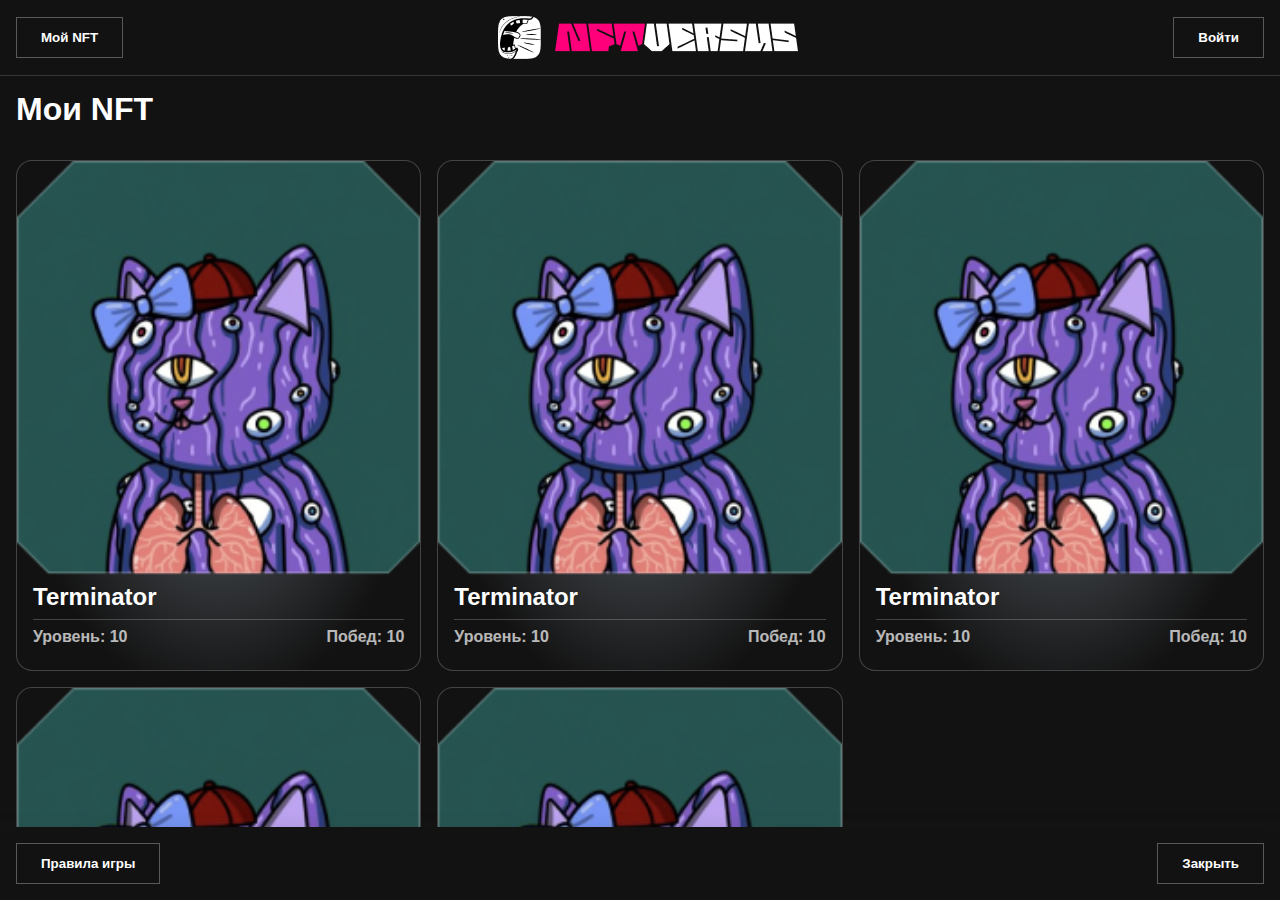
==== frontend/index.html @ 035de95e "Checkpoint" ====
<!DOCTYPE html>
<html lang="en">

<head>
    <meta charset="UTF-8">
    <meta http-equiv="X-UA-Compatible" content="IE=edge">
    <meta name="viewport" content="width=device-width, initial-scale=1.0">
    <title>NFT Versus</title>
    <link href="index.css" rel="stylesheet">
</head>

<body>
    <section class="layout">
        <header class="header">
            <button id="showMyNft" class="button primary">
                Мой NFT
            </button>

            <div class="logo">
                <img src="logo.png" alt="logo image" />
            </div>

            <button id="signIn" class="button primary">
                Войти
            </button>
        </header>

        <main class="main">

        <!-- MAIN PAGE -->
        <section class="main-page" >
            <div>
                <h1 class="title">Мои NFT</h1>
                <div id="my-nft-list" class="my-nft-list">
                    <div class="my-nft">
                        <img src="nft-avatar.png" />
                        <h2 class="my-nft-name">Terminator</h2>
                        <div class="my-nft-stats">
                            <h4>Уровень: 10</h4>
                            <h4>Побед: 10</h4>
                        </div>
                    </div>
                    <div class="my-nft">
                        <img src="nft-avatar.png" />
                        <h2 class="my-nft-name">Terminator</h2>
                        <div class="my-nft-stats">
                            <h4>Уровень: 10</h4>
                            <h4>Побед: 10</h4>
                        </div>
                    </div>
                    <div class="my-nft">
                        <img src="nft-avatar.png" />
                        <h2 class="my-nft-name">Terminator</h2>
                        <div class="my-nft-stats">
                            <h4>Уровень: 10</h4>
                            <h4>Побед: 10</h4>
                        </div>
                    </div>
                    <div class="my-nft">
                        <img src="nft-avatar.png" />
                        <h2 class="my-nft-name">Terminator</h2>
                        <div class="my-nft-stats">
                            <h4>Уровень: 10</h4>
                            <h4>Побед: 10</h4>
                        </div>
                    </div>
                    <div class="my-nft">
                        <img src="nft-avatar.png" />
                        <h2 class="my-nft-name">Terminator</h2>
                        <div class="my-nft-stats">
                            <h4>Уровень: 10</h4>
                            <h4>Побед: 10</h4>
                        </div>
                    </div>

                </div>
            </div>
            <div>
                <h1 class="title">Рейтинг</h1>
                <div id="rating-list" class="rating-list">
                    <div class="rating-nft">
                        <h1 class="rating-nft-rate">1 место</h1>
                        <img src="nft-avatar.png" />
                        <h2 class="rating-nft-name">Terminator</h2>
                        <div class="rating-nft-stats">
                            <h4>Уровень: 10</h4>
                            <h4>Побед: 10</h4>
                        </div>
                        <h4 class="rating-nft-rarible-link">
                            <a href="#">Посмотреть на Rarible</a>
                        </h4>
                    </div>
                    

                </div>
            </div>
        </section>



        <!-- NFT PAGE -->
        <section class="nft" style="display: none">
            <div class="nft-title">
                <h1>Terminator</h1>
                <button id="changeNft" class="button secondary">Выбрать другой</button>
            </div>

            <div class="nft-info">
                <img id="myNftAvatar" src="nft-avatar.png" alt="nft image" />
                <h3>Уровень: 1</h3>

                <div class="nft-stats">
                    <h4>
                        <img src="stats.svg">
                        Характеристики NFT
                    </h4>
                    <ul>
                        <li>Рейтинг: 5</li>
                        <li>Побед: 10</li>
                        <li>Поражений: 4</li>
                    </ul>
                    <ul>
                        <li>
                            Известность: 900/3000
                            <progress class="progress" id="fame" max="3000" value="900"></progress>
                        </li>
                        <li>
                            Самоуверенность: 160/200
                            <progress class="progress" id="confidence" max="200" value="160"></progress>
                        </li>
                    </ul>
                    <h4>
                        <img src="attack.svg">
                        Атака
                    </h4>
                    <ul>
                        <li>Критика: 4</li>
                        <li>Оскорбление: 6</li>
                        <li>Насмешка: 2</li>
                        <li>Провокация: 4</li>
                    </ul>
                    <h4>
                        <img src="defense.svg">
                        Защита
                    </h4>
                    <ul>
                        <li>Находчивость: 7</li>
                        <li>Самоирония: 2</li>
                        <li>Стрессоустойчивость: 2</li>
                    </ul>
                    <h4>Нет нераспределенных очков навыков</h4>
                </div>
            </div>
            <div class="nft-actions">
                <div class="nft-controls">
                    <div class="nft-controls__challenge-selection">
                        <div class="radio-button">
                            <input id="train-option" type="radio" name="radio" value="train" checked>
                            <label for="train-option">Тренировка</label>
                        </div>

                        <div class="radio-button">
                            <input id="fight-option" type="radio" name="radio" value="fight">
                            <label for="fight-option">Дуэль</label>
                        </div>
                    </div>

                    <div class="nft-controls__attacks-selection">
                        <h2>Выберите атаки</h2>
                        <div class="attacks">
                            <button><img src="button.svg" /></button>
                            <button><img src="button.svg" /></button>
                            <button><img src="button.svg" /></button>
                            <button><img src="button.svg" /></button>
                            <button><img src="button.png" /></button>
                        </div>
                        <h5 class="nft-controls__attacks-hint">Атакующие раунды чередуются в выбранной последовательности</h5>
    
                        <button id="sendToFight" class="button sent-to-fight">
                            Отправить на дуэль
                        </button>
                        <div class="trapeze"></div>
                    </div>

                    <div class="nft-logs">
                        <h3>События</h3>
                        <ul class="messages">
                            <li class="message system-message">
                                X отправлена на свободный серфинг интернета
                                16.02.22 в 12:05
                            </li>
                            <li class="message">
                                <img src="enemy.png">
                                <div class="message-content">
                                    <span class="message-text">
                                        Y применяет Насмешку и наносит 5 урона Самоуверенности X
                                    </span>
                                    <span class="message-time">17:53</span>
                                </div>
                                
                            </li>
                            <li class="message my-message">
                                <img src="nft-avatar.png">
                                <div class="message-content">
                                    <span class="message-text">
                                        X применяет Критику и наносит 10 урона Самоуверенности Y
                                    </span>
                                    <span class="message-time">17:53</span>
                                </div>
                            </li>
                        </ul>
                    </div>
                </div>

            </div>
        </section>
        </main>

        <footer class="footer">
            <button id="showRules" class="button primary">
                Правила игры
            </button>
            <button id="close" class="button primary">
                Закрыть
            </button>
        </footer>
    </section>
</body>

</html>
---- frontend/index.css ----
:root {
    font-size: 16px;
    --text-primary: #ffffff;
    --text-secondary: #818181;
    --bg-primary: #121212;
    --bg-primary-gradient: linear-gradient(0deg, rgba(0, 0, 0, 0.2), rgba(0, 0, 0, 0.2)), radial-gradient(31.01% 98.96% at 26.97% -9.37%, #FF0D84 0%, #3E0939 100%);
    --bg-secondary: #2F0D2B;
    --border-primary: 1px solid rgba(231, 21, 92, 0.42);
    --border-secondary: 1px solid rgba(255, 255, 255, 0.3);
    --base-radius: 0;
}

* {
    font-family: 'Segoe UI', Tahoma, Geneva, Verdana, sans-serif;
}

*,
*::before,
*::after {
    box-sizing: border-box;
}

*::-webkit-scrollbar {
    width: 0.33rem;
}

*::-webkit-scrollbar-track {
    background: #424242;
}

*::-webkit-scrollbar-corner {
    background-color: gainsboro;
}

*::-webkit-scrollbar-thumb {
    background: linear-gradient(180deg, #FF007A 0%, #C11E94 100%);
}

html {
    font-size: 16px;
    color: var(--text-primary);
}

body,
h1,
h2,
h3,
h4,
h5,
h6 {
    margin: 0;
}

ul {
    padding: 0;
    margin: 0;
    list-style-type: none;
}

.trapeze {
    position: absolute;
    bottom: 0;
    margin-top: 1;
    box-sizing: content-box;
    height: 0;
    width: 100px;
    border-bottom: 5px solid #FF007A;
    border-left: 5px solid transparent;
    border-right: 5px solid transparent;
}

.button {
    border: var(--border-secondary);
    border-radius: var(--base-radius);
    padding: 0.25rem .5rem;
    outline: 0;
    cursor: pointer;
    user-select: none;
    color: var(--text-primary);
    white-space: nowrap;
}

.primary {
    font-weight: bold;
    background-color: var(--bg-primary);
}

.primary:hover {
    background-color: var(--bg-primary-2);
    border: var(--border-primary);
}

.secondary {
    padding: 0.5rem;
    background-color: var(--bg-primary);
    border: var(--border-primary);
}

.layout {
    width: 100%;
    height: 100vh;
    display: flex;
    flex-direction: column;
    align-items: center;
    overflow: hidden;
    background-color: var(--bg-primary);
}

.header {
    display: flex;
    align-items: center;
    justify-content: space-between;
    padding: 1rem;
    position: sticky;
    z-index: 300;
    width: 100%;
    -webkit-box-shadow: 0px 1px 0px rgba(255, 255, 255, 0.15);
    -moz-box-shadow: 0px 1px 0px rgba(255, 255, 255, 0.15);
    box-shadow: 0px 1px 0px rgba(255, 255, 255, 0.15);
}

.logo {
    flex-shrink: 1;
    display: flex;
    padding: 0 1rem;
}

.logo img {
    width: 100%;
}

.main {
    height: 100%;
    overflow: auto;
    padding: 1rem;
    width: 100%;
}

.footer {
    display: flex;
    justify-content: space-between;
    padding: 1rem;
    width: 100%;
    -webkit-box-shadow: 0px 0px 15px 0px rgba(50, 50, 50, 0.15);
    -moz-box-shadow: 0px 0px 15px 0px rgba(50, 50, 50, 0.15);
    box-shadow: 0px 0px 15px 0px rgba(50, 50, 50, 0.15);
}

.main-page {
    height: 100%;
}

.title {
    margin-bottom: 2rem;
    font-size: 2rem;
}

.my-nft-list {
    margin-bottom: 2rem;
    display: grid;
    grid-gap: 1rem;
    grid-area: auto;
    grid-template-columns: 1fr 1fr 1fr;
    /* flex-wrap: wrap; */
}

.my-nft {
    border-radius: 1rem;
    display: flex;
    flex-direction: column;
    border: 1px solid rgba(255, 255, 255, 0.21);;
    background: radial-gradient(47.31% 50.17% at 50% 55.87%, #555B62 0%, #121212 100%);
}

.my-nft img {
    width: auto;
}

.my-nft-name, .my-nft-stats {
    margin: 0 1rem;
    padding: 0.5rem 0;
}

.my-nft-stats {
    margin-bottom: 1rem;
}

.my-nft-name {
    border-bottom: 1px solid rgba(255, 255, 255, 0.21);;
}

.my-nft-stats {
    display: flex;
    justify-content: space-between;
    opacity: 0.7;
}

.rating-list {
    margin-bottom: 2rem;
    display: grid;
    grid-gap: 1rem;
    grid-area: auto;
    grid-template-columns: 1fr 1fr 1fr;
    /* flex-wrap: wrap; */
}

.rating-nft {
    display: flex;
    flex-direction: column;
    border: 1px solid rgba(255, 255, 255, 0.21);;
    border-radius: 1rem;
    background: radial-gradient(47.31% 50.17% at 50% 55.87%, #555B62 0%, #121212 100%);
}

.rating-nft-rate {
    display: flex;
    justify-content: center;
}

.rating-nft img {
    width: auto;
}

.rating-nft-name, .rating-nft-stats {
    margin: 0 1rem;
    padding: 0.5rem 0;
}

.rating-nft-stats {
    margin-bottom: 1rem;
}

.rating-nft-name {
    border-bottom: 1px solid rgba(255, 255, 255, 0.21);;
}

.rating-nft-stats {
    display: flex;
    justify-content: space-between;
    opacity: 0.7;
}

.rating-nft-rarible-link {
    display: flex;
    justify-content: center;
    font-size: 1.2rem;
    padding: 1rem;
    background: linear-gradient(180deg, #FF007A 0%, #CF4BB2 100%);
}



/* FOR NFT PAGE */
.nft {
    display: grid;
    grid-template-areas:
        "nft-title"
        "nft-info"
        "nft-actions";
    grid-template-rows: auto;
    grid-template-columns: 1fr;
    grid-gap: 1rem;
}

.nft-title {
    grid-area: nft-title;
    display: flex;
    align-items: center;
}

.nft-title h1 {
    margin-right: 2rem;
    font-size: 2rem;
    font-family: Roboto, Oxygen, Ubuntu, Cantarell, 'Open Sans', 'Helvetica Neue', sans-serif;
}

.nft-info {
    grid-area: nft-info;
    display: flex;
    flex-direction: column;
    border: var(--border-primary);
    font-size: 14px;
}

.nft-info h3 {
    text-align: center;
}

.nft-info img {
    /* width: 20rem; */
}


.nft-stats {
    padding: 0 1rem;
}

.nft-stats h4 {
    margin: 0.75rem 0;
    display: flex;
    align-items: center;
}

.nft-stats h4 img {
    margin-right: 1rem;

}

.nft-stats ul {
    opacity: 0.7;
}

.nft-stats li {
    display: flex;
    flex-direction: column;
}

.progress {
    margin-top: 0.25rem;
    width: 100%;
    display: block;
    border-radius: 6px;
    height: 0.5rem;
    background-color: beige;
}

.progress::-webkit-progress-bar {
    background-color: beige;
    border-radius: 6px;
}

.progress::-webkit-progress-value {
    background: linear-gradient(180deg, #FF007A 0%, #C11E94 100%);
    border-radius: 6px;
}

.progress::-moz-progress-bar {
    background: linear-gradient(180deg, #FF007A 0%, #C11E94 100%);
    border-radius: 6px;
}


.nft-actions {
    grid-area: nft-actions;
}

.nft-controls {
    grid-area: nft-controls;
    display: flex;
    flex-direction: column;
    align-items: center;
    /* padding: 1rem; */
    height: 100%;
}

.nft-controls__title {
    margin-bottom: 0.5rem;
}

.nft-controls__attacks-hint {
    margin-bottom: 0.5rem;
}

.nft-controls__challenge-selection {
    position: relative;
    width: 100%;
    display: flex;
    flex-direction: row;
    background-color: #2F0D2B;
}

.radio-button {
    display: inline-block;
    width: 100%;
}

.radio-button input[type=radio] {
    display: none;
}

.radio-button label {
    display: inline-block;
    padding: 0px 15px;
    line-height: 34px;
    width: 100%;
    border-right: none;
    cursor: pointer;
    user-select: none;
    text-align: center;
    color: rgba(255, 255, 255, 0.7);
    border: var(--border-primary);
}

.nft-controls__challenge-selection .radio-button:first-child label {
    border-radius: 6px 0 0 0px;
}

.nft-controls__challenge-selection .radio-button:last-child label {
    border-radius: 0 6px 0px 0;
}

/* Checked */
.nft-controls__challenge-selection .radio-button:first-child input[type=radio]:checked+label {
    background: linear-gradient(0deg, rgba(0, 0, 0, 0.2), rgba(0, 0, 0, 0.2)), radial-gradient(31.01% 98.96% at 26.97% -9.37%, #FF0D84 0%, #3E0939 100%);
    font-weight: bold;
    color: white;
}

.nft-controls__challenge-selection .radio-button:last-child input[type=radio]:checked+label {
    background: linear-gradient(0deg, rgba(0, 0, 0, 0.2), rgba(0, 0, 0, 0.2)), radial-gradient(42.6% 142.71% at 71.76% -27.08%, #FF0D84 0%, #3E0939 100%);
    font-weight: bold;
    color: white;

}

.nft-controls__attacks-selection {
    position: relative;
    padding: 1rem;
    width: 100%;
    display: flex;
    flex-direction: column;
    align-items: center;
    border: var(--border-primary);

    background: radial-gradient(50% 50% at 50% 50%, rgba(255, 0, 224, 0.4) 0%, rgba(0, 0, 0, 0) 100%), #2F0D2B;
}

.nft-controls__attacks-selection h2 {
    font-weight: 400;
    margin-bottom: 0.5rem;
}

.attacks {
    width: 100%;
    margin-bottom: 0.5rem;

    display: flex;
    justify-content: space-around;
}

.attacks button {
    border: 0px;
    background-color: transparent;
    color: var(--text-primary);
    padding: 0;
    display: flex;
}

.nft-controls__attacks-hint {
    font-weight: normal;
    text-align: center;
    font-size: 11px;
    line-height: 13px;
    margin-bottom: 1rem;
}

.sent-to-fight {
    background: linear-gradient(0deg, rgba(0, 0, 0, 0.2), rgba(0, 0, 0, 0.2)),
        radial-gradient(56.66% 1222.25% at 6.51% 9.88%, #BF1569 0%, #3E0939 100%);

    border: 2px solid linear-gradient(180deg, #FF007A 0%, #C11E94 100%);

}

.nft-logs {
    grid-area: nft-logs;
    border: var(--border-primary);
    width: 100%;
    height: 100%;
    min-height: 20rem;
    padding: 1rem;
    display: flex;
    flex-direction: column;
}

.messages {
    height: 100%;

    display: flex;
    flex-direction: column;
    justify-content: flex-end;
}

.messages li {
    margin-bottom: 1rem;
}

.message {
    display: flex;
    align-items: center;
}

.system-message {
    justify-content: center;
    text-align: center;
    padding: 0 1rem;
    color: rgba(255, 255, 255, 0.7);
}

.message img {
    width: 3rem;
    height: 3rem;
    border-radius: 100%;
    margin-right: 1rem;
}

.message-content {
    padding: 0.5rem 1rem;
    background: #4A4A4A;
    border-radius: 1rem;
    display: flex;
    flex-direction: column;
}

.my-message {
    flex-direction: row-reverse;
}

.my-message img {
    margin: 0 0 0 1rem;
    flex-direction: row-reverse;
}

.my-message .message-content {
    background: linear-gradient(180deg, #FF007A 0%, #C11E94 100%);
}

.message-time {
    align-self: end;
}


/*Tablet and desktop styles*/

@media (min-width: 768px) {

    .button {
        padding: 0.75rem 1.5rem;
    }

    .nft {
        grid-template-areas:
            "nft-title nft-title"
            "nft-info nft-actions"
            "nft-info nft-actions";
        grid-template-rows: 40px 1fr 2fr;
        grid-template-columns: 16rem minmax(10rem, 1fr);
    }

    .nft-avatar {
        justify-content: flex-start;
    }
}
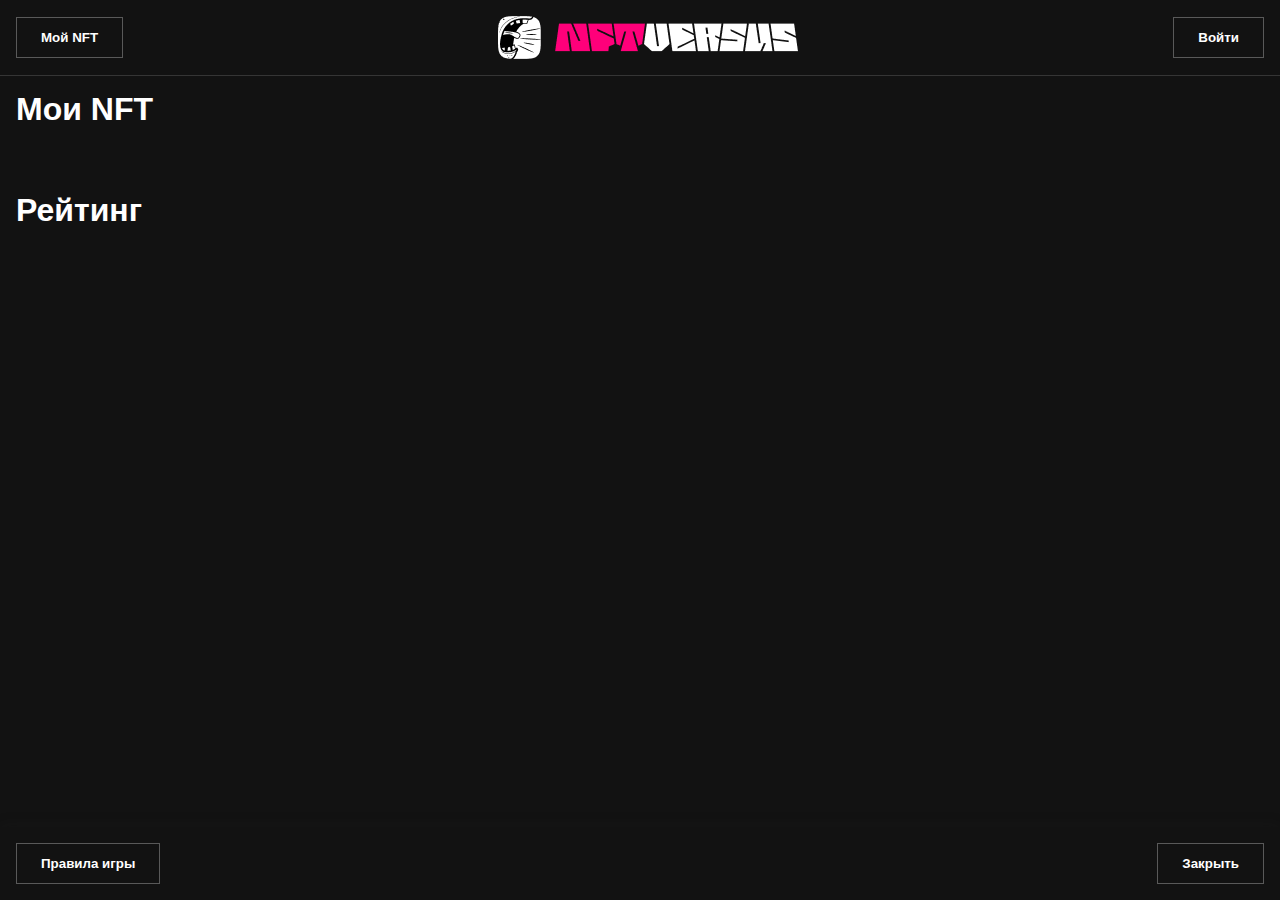
==== commit 0ffd2675: "Fixes." ====
--- a/frontend/index.html
+++ b/frontend/index.html
@@ -7,16 +7,18 @@
     <meta name="viewport" content="width=device-width, initial-scale=1.0">
     <title>NFT Versus</title>
     <link href="index.css" rel="stylesheet">
+    <script type="text/javascript" src="front.js"></script>
+    <script type="text/javascript" src="main.js"></script>
 </head>
 
 <body>
     <section class="layout">
         <header class="header">
-            <button id="showMyNft" class="button primary">
+            <button id="show-my-nfts-btn" class="button primary">
                 Мой NFT
             </button>
 
-            <div class="logo">
+            <div id="logo" class="logo">
                 <img src="logo.png" alt="logo image" />
             </div>
 
@@ -28,70 +30,15 @@
         <main class="main">
 
         <!-- MAIN PAGE -->
-        <section class="main-page" >
+        <section id="main-page" class="main-page" >
             <div>
                 <h1 class="title">Мои NFT</h1>
                 <div id="my-nft-list" class="my-nft-list">
-                    <div class="my-nft">
-                        <img src="nft-avatar.png" />
-                        <h2 class="my-nft-name">Terminator</h2>
-                        <div class="my-nft-stats">
-                            <h4>Уровень: 10</h4>
-                            <h4>Побед: 10</h4>
-                        </div>
-                    </div>
-                    <div class="my-nft">
-                        <img src="nft-avatar.png" />
-                        <h2 class="my-nft-name">Terminator</h2>
-                        <div class="my-nft-stats">
-                            <h4>Уровень: 10</h4>
-                            <h4>Побед: 10</h4>
-                        </div>
-                    </div>
-                    <div class="my-nft">
-                        <img src="nft-avatar.png" />
-                        <h2 class="my-nft-name">Terminator</h2>
-                        <div class="my-nft-stats">
-                            <h4>Уровень: 10</h4>
-                            <h4>Побед: 10</h4>
-                        </div>
-                    </div>
-                    <div class="my-nft">
-                        <img src="nft-avatar.png" />
-                        <h2 class="my-nft-name">Terminator</h2>
-                        <div class="my-nft-stats">
-                            <h4>Уровень: 10</h4>
-                            <h4>Побед: 10</h4>
-                        </div>
-                    </div>
-                    <div class="my-nft">
-                        <img src="nft-avatar.png" />
-                        <h2 class="my-nft-name">Terminator</h2>
-                        <div class="my-nft-stats">
-                            <h4>Уровень: 10</h4>
-                            <h4>Побед: 10</h4>
-                        </div>
-                    </div>
-
                 </div>
             </div>
             <div>
                 <h1 class="title">Рейтинг</h1>
                 <div id="rating-list" class="rating-list">
-                    <div class="rating-nft">
-                        <h1 class="rating-nft-rate">1 место</h1>
-                        <img src="nft-avatar.png" />
-                        <h2 class="rating-nft-name">Terminator</h2>
-                        <div class="rating-nft-stats">
-                            <h4>Уровень: 10</h4>
-                            <h4>Побед: 10</h4>
-                        </div>
-                        <h4 class="rating-nft-rarible-link">
-                            <a href="#">Посмотреть на Rarible</a>
-                        </h4>
-                    </div>
-                    
-
                 </div>
             </div>
         </section>
@@ -99,15 +46,15 @@
 
 
         <!-- NFT PAGE -->
-        <section class="nft" style="display: none">
+        <section id="game-page" class="nft" style="display: none">
             <div class="nft-title">
-                <h1>Terminator</h1>
-                <button id="changeNft" class="button secondary">Выбрать другой</button>
+                <h1><span id="nftName">Terminator</span></h1>
+                <!-- <button id="changeNft" class="button secondary">Выбрать другой</button> -->
             </div>
 
             <div class="nft-info">
                 <img id="myNftAvatar" src="nft-avatar.png" alt="nft image" />
-                <h3>Уровень: 1</h3>
+                <h3>Уровень: <span id="lvl">1</span></h3>
 
                 <div class="nft-stats">
                     <h4>
@@ -115,18 +62,18 @@
                         Характеристики NFT
                     </h4>
                     <ul>
-                        <li>Рейтинг: 5</li>
-                        <li>Побед: 10</li>
-                        <li>Поражений: 4</li>
+                        <li>Рейтинг: <span id="rating">5</span></li>
+                        <li>Побед: <span id="victories">10</span></li>
+                        <li>Поражений: <span id="defeats">4</span></li>
                     </ul>
                     <ul>
                         <li>
-                            Известность: 900/3000
-                            <progress class="progress" id="fame" max="3000" value="900"></progress>
+                            Известность: <span id="exp">900/3000</span>
+                            <progress class="progress" id="exp-progress" max="3000" value="900"></progress>
                         </li>
                         <li>
-                            Самоуверенность: 160/200
-                            <progress class="progress" id="confidence" max="200" value="160"></progress>
+                            Самоуверенность: <span id="confidence">160/200</span>
+                            <progress class="progress" id="confidence-progress" max="200" value="160"></progress>
                         </li>
                     </ul>
                     <h4>
@@ -134,21 +81,21 @@
                         Атака
                     </h4>
                     <ul>
-                        <li>Критика: 4</li>
-                        <li>Оскорбление: 6</li>
-                        <li>Насмешка: 2</li>
-                        <li>Провокация: 4</li>
+                        <li>Критика: <span id="critic">4</span></li>
+                        <li>Оскорбление: <span id="insult">6</span></li>
+                        <li>Насмешка: <span id="mockery">2</span></li>
+                        <li>Провокация: <span id="taunt">4</span></li>
                     </ul>
                     <h4>
                         <img src="defense.svg">
                         Защита
                     </h4>
                     <ul>
-                        <li>Находчивость: 7</li>
-                        <li>Самоирония: 2</li>
-                        <li>Стрессоустойчивость: 2</li>
+                        <li>Находчивость: <span id="wit">7</span></li>
+                        <li>Самоирония: <span id="selfIrony">2</span></li>
+                        <li>Стрессоустойчивость: <span id="stressResistance">2</span></li>
                     </ul>
-                    <h4>Нет нераспределенных очков навыков</h4>
+                    <h4 id="availableSkillPoints">Нет нераспределенных очков навыков</h4>
                 </div>
             </div>
             <div class="nft-actions">
@@ -176,7 +123,7 @@
                         </div>
                         <h5 class="nft-controls__attacks-hint">Атакующие раунды чередуются в выбранной последовательности</h5>
     
-                        <button id="sendToFight" class="button sent-to-fight">
+                        <button id="send-to-fight-btn" class="button sent-to-fight">
                             Отправить на дуэль
                         </button>
                         <div class="trapeze"></div>
@@ -184,30 +131,7 @@
 
                     <div class="nft-logs">
                         <h3>События</h3>
-                        <ul class="messages">
-                            <li class="message system-message">
-                                X отправлена на свободный серфинг интернета
-                                16.02.22 в 12:05
-                            </li>
-                            <li class="message">
-                                <img src="enemy.png">
-                                <div class="message-content">
-                                    <span class="message-text">
-                                        Y применяет Насмешку и наносит 5 урона Самоуверенности X
-                                    </span>
-                                    <span class="message-time">17:53</span>
-                                </div>
-                                
-                            </li>
-                            <li class="message my-message">
-                                <img src="nft-avatar.png">
-                                <div class="message-content">
-                                    <span class="message-text">
-                                        X применяет Критику и наносит 10 урона Самоуверенности Y
-                                    </span>
-                                    <span class="message-time">17:53</span>
-                                </div>
-                            </li>
+                        <ul id="logs-messages" class="messages">
                         </ul>
                     </div>
                 </div>
--- a/frontend/index.css
+++ b/frontend/index.css
@@ -51,6 +51,13 @@
     margin: 0;
 }
 
+a,
+a:hover {
+    color: unset;
+    cursor: pointer;
+    text-decoration: none;
+}
+
 ul {
     padding: 0;
     margin: 0;
@@ -157,11 +164,10 @@
 
 .my-nft-list {
     margin-bottom: 2rem;
-    display: grid;
-    grid-gap: 1rem;
-    grid-area: auto;
-    grid-template-columns: 1fr 1fr 1fr;
-    /* flex-wrap: wrap; */
+    display: flex;
+    flex-wrap: wrap;
+    justify-content: center;
+    gap: 2rem;
 }
 
 .my-nft {
@@ -174,6 +180,7 @@
 
 .my-nft img {
     width: auto;
+    max-width: 20rem;
 }
 
 .my-nft-name, .my-nft-stats {
@@ -197,10 +204,10 @@
 
 .rating-list {
     margin-bottom: 2rem;
-    display: grid;
-    grid-gap: 1rem;
-    grid-area: auto;
-    grid-template-columns: 1fr 1fr 1fr;
+    display: flex;
+    flex-wrap: wrap;
+    justify-content: center;
+    gap: 2rem;
     /* flex-wrap: wrap; */
 }
 
@@ -210,6 +217,11 @@
     border: 1px solid rgba(255, 255, 255, 0.21);;
     border-radius: 1rem;
     background: radial-gradient(47.31% 50.17% at 50% 55.87%, #555B62 0%, #121212 100%);
+}
+
+.rating-nft img {
+    width: auto;
+    max-width: 20rem;
 }
 
 .rating-nft-rate {
@@ -260,6 +272,8 @@
     grid-template-rows: auto;
     grid-template-columns: 1fr;
     grid-gap: 1rem;
+    height: auto; 
+    /* overflow: hidden; */
 }
 
 .nft-title {
@@ -312,7 +326,12 @@
 
 .nft-stats li {
     display: flex;
-    flex-direction: column;
+    flex-direction: row;
+    flex-wrap: wrap;
+}
+
+.nft-stats span {
+    margin-left: 0.5rem;
 }
 
 .progress {
@@ -468,17 +487,19 @@
     width: 100%;
     height: 100%;
     min-height: 20rem;
+    padding: 0;
+    display: flex;
+    flex-direction: column;
+}
+
+.nft-logs h3 {
     padding: 1rem;
-    display: flex;
-    flex-direction: column;
 }
 
 .messages {
     height: 100%;
-
-    display: flex;
-    flex-direction: column;
-    justify-content: flex-end;
+    overflow: auto;
+    padding: 0 1rem;
 }
 
 .messages li {
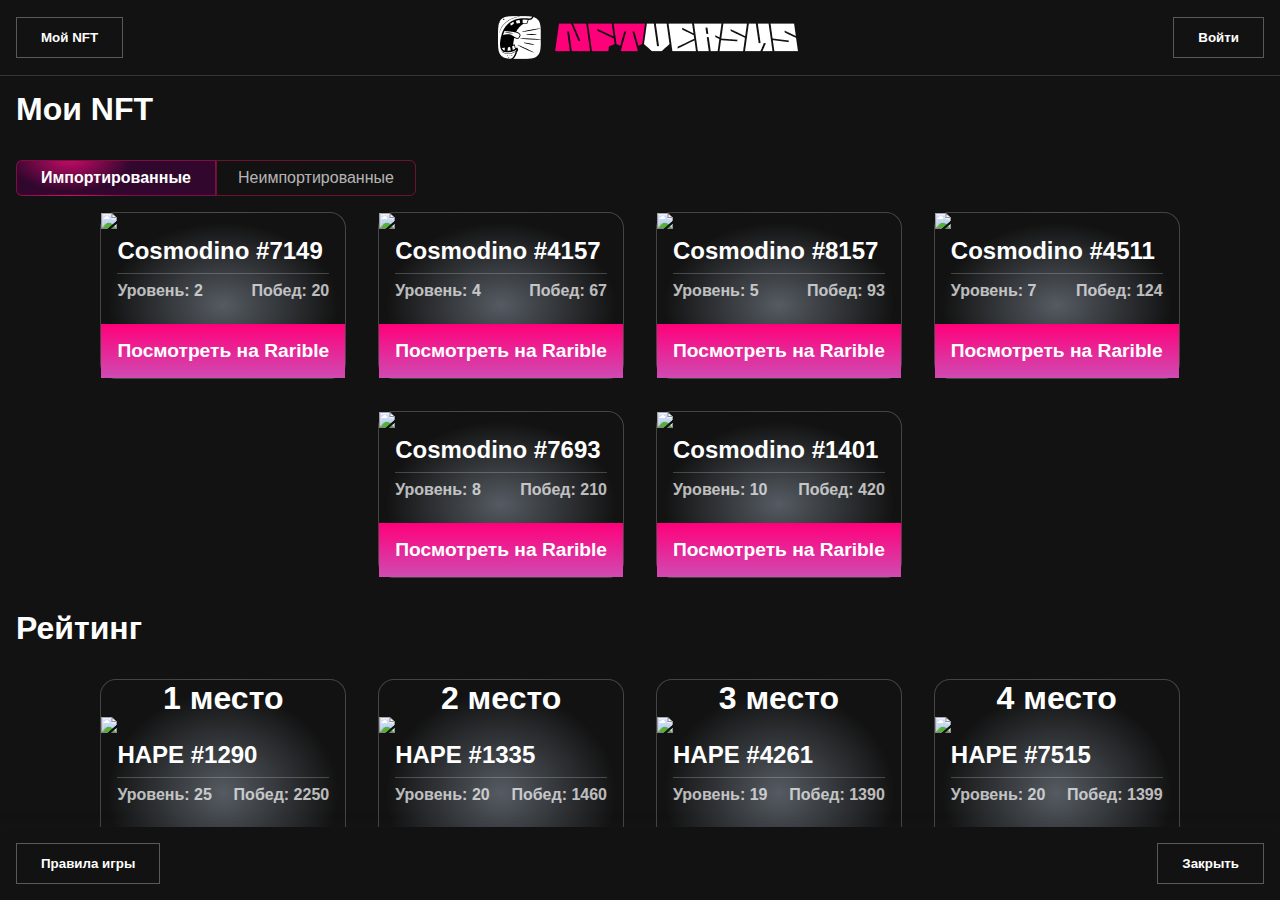
==== commit e164f5bd: "Game mode changing." ====
--- a/frontend/index.html
+++ b/frontend/index.html
@@ -33,7 +33,20 @@
         <section id="main-page" class="main-page" >
             <div>
                 <h1 class="title">Мои NFT</h1>
+                <div class="nft-imported-selection">
+                    <div class="radio-button">
+                        <input id="imported-option" type="radio" name="radio" value="imported" checked>
+                        <label for="imported-option">Импортированные</label>
+                    </div>
+
+                    <div class="radio-button">
+                        <input id="not-imported-option" type="radio" name="radio" value="not-imported">
+                        <label for="not-imported-option">Неимпортированные</label>
+                    </div>
+                </div>
                 <div id="my-nft-list" class="my-nft-list">
+                </div>
+                <div id="not-imported-nft-list" class="my-nft-list" style="display: none;">
                 </div>
             </div>
             <div>
@@ -112,7 +125,27 @@
                         </div>
                     </div>
 
-                    <div class="nft-controls__attacks-selection">
+                    <!-- new -->
+                    <div class="nft-controls__train-selection">
+                        <h2>Выберите направления</h2>
+                        <div class="train">
+                            <button><img src="button.svg" /></button>
+                            <button><img src="button.svg" /></button>
+                            <button><img src="button.svg" /></button>
+                            <button><img src="button.svg" /></button>
+                            <button><img src="button.png" /></button>
+                        </div>
+                        <h5 class="nft-controls__train-hint">Направления тренировки чередуются в выбранной последовательности</h5>
+    
+                        <button id="send-to-train-btn" class="button sent-to-train">
+                            Отправить на тренировку
+                        </button>
+                        <div class="trapeze"></div>
+                    </div>
+                    <!--  -->
+
+
+                    <div class="nft-controls__attacks-selection hidden">
                         <h2>Выберите атаки</h2>
                         <div class="attacks">
                             <button><img src="button.svg" /></button>
--- a/frontend/index.css
+++ b/frontend/index.css
@@ -155,6 +155,13 @@
 
 .main-page {
     height: 100%;
+}
+
+/* NEW */
+.nft-imported-selection {
+    display: flex;
+    width: 25rem;
+    margin-bottom: 1rem;
 }
 
 .title {
@@ -429,10 +436,30 @@
     background: linear-gradient(0deg, rgba(0, 0, 0, 0.2), rgba(0, 0, 0, 0.2)), radial-gradient(42.6% 142.71% at 71.76% -27.08%, #FF0D84 0%, #3E0939 100%);
     font-weight: bold;
     color: white;
-
-}
-
-.nft-controls__attacks-selection {
+}
+
+/* new */
+.nft-imported-selection .radio-button:first-child label {
+    border-radius: 6px 0 0 6px;
+}
+
+.nft-imported-selection .radio-button:last-child label {
+    border-radius: 0 6px 6px 0;
+}
+
+.nft-imported-selection .radio-button:first-child input[type=radio]:checked+label {
+    background: linear-gradient(0deg, rgba(0, 0, 0, 0.2), rgba(0, 0, 0, 0.2)), radial-gradient(31.01% 98.96% at 26.97% -9.37%, #FF0D84 0%, #3E0939 100%);
+    font-weight: bold;
+    color: white;
+}
+
+.nft-imported-selection .radio-button:last-child input[type=radio]:checked+label {
+    background: linear-gradient(0deg, rgba(0, 0, 0, 0.2), rgba(0, 0, 0, 0.2)), radial-gradient(42.6% 142.71% at 71.76% -27.08%, #FF0D84 0%, #3E0939 100%);
+    font-weight: bold;
+    color: white;
+}
+
+.nft-controls__attacks-selection, .nft-controls__train-selection {
     position: relative;
     padding: 1rem;
     width: 100%;
@@ -444,12 +471,12 @@
     background: radial-gradient(50% 50% at 50% 50%, rgba(255, 0, 224, 0.4) 0%, rgba(0, 0, 0, 0) 100%), #2F0D2B;
 }
 
-.nft-controls__attacks-selection h2 {
+.nft-controls__attacks-selection h2, .nft-controls__train-selection h2 {
     font-weight: 400;
     margin-bottom: 0.5rem;
 }
 
-.attacks {
+.attacks, .train {
     width: 100%;
     margin-bottom: 0.5rem;
 
@@ -457,7 +484,7 @@
     justify-content: space-around;
 }
 
-.attacks button {
+.attacks button, .train button  {
     border: 0px;
     background-color: transparent;
     color: var(--text-primary);
@@ -465,7 +492,7 @@
     display: flex;
 }
 
-.nft-controls__attacks-hint {
+.nft-controls__attacks-hint, .nft-controls__train-hint {
     font-weight: normal;
     text-align: center;
     font-size: 11px;
@@ -473,12 +500,21 @@
     margin-bottom: 1rem;
 }
 
-.sent-to-fight {
+.sent-to-fight, .sent-to-train {
     background: linear-gradient(0deg, rgba(0, 0, 0, 0.2), rgba(0, 0, 0, 0.2)),
         radial-gradient(56.66% 1222.25% at 6.51% 9.88%, #BF1569 0%, #3E0939 100%);
 
     border: 2px solid linear-gradient(180deg, #FF007A 0%, #C11E94 100%);
 
+}
+
+.sent-to-fight.disabled, .sent-to-train.disabled, .nft-controls__challenge-selection.disabled {
+    background: #4A4A4A;
+}
+
+.hidden {
+    visibility: hidden;
+    display: none !important;
 }
 
 .nft-logs {
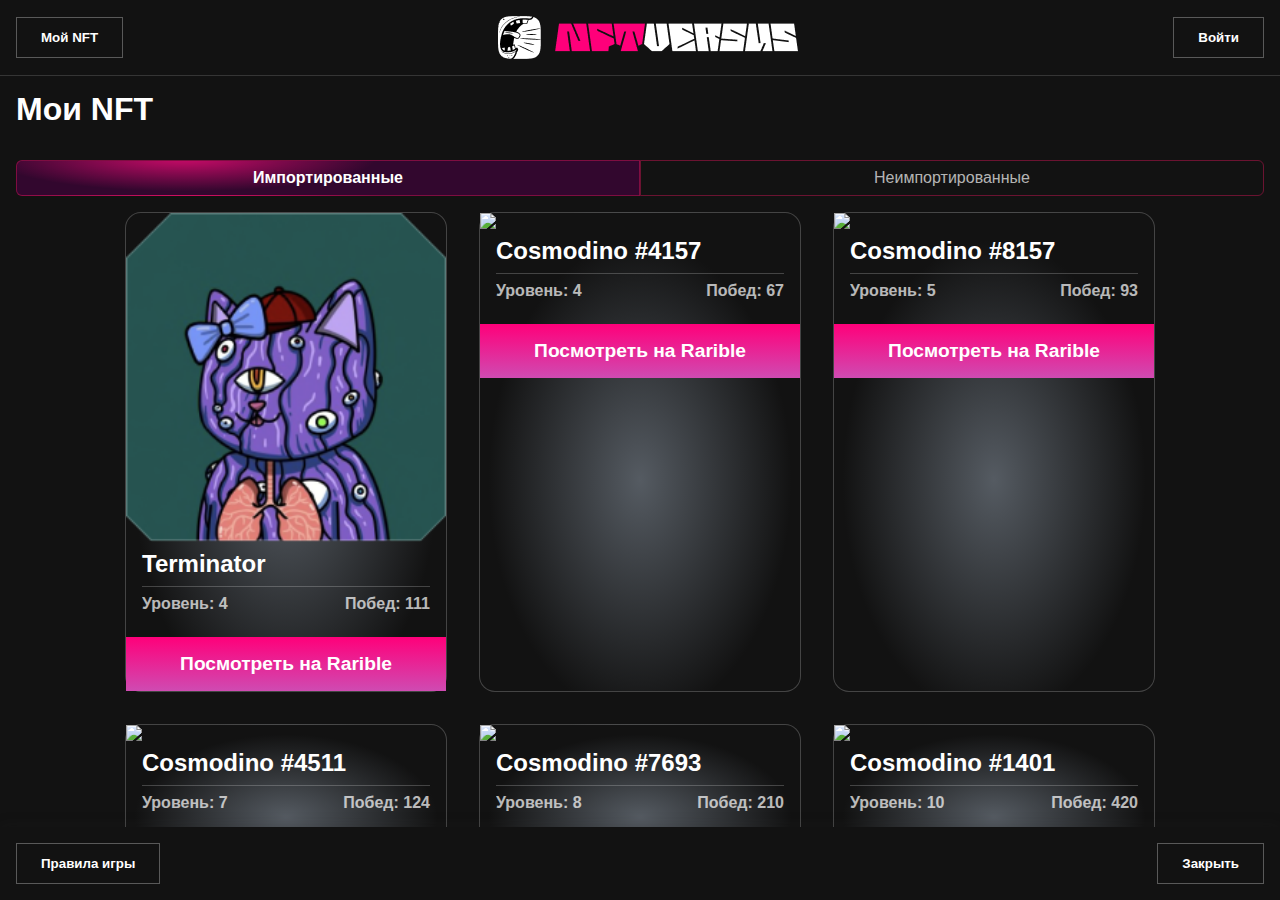
==== commit d4127c27: "Layout updated." ====
--- a/frontend/index.html
+++ b/frontend/index.html
@@ -64,111 +64,113 @@
                 <h1><span id="nftName">Terminator</span></h1>
                 <!-- <button id="changeNft" class="button secondary">Выбрать другой</button> -->
             </div>
+            <div class="nft-content">
 
-            <div class="nft-info">
-                <img id="myNftAvatar" src="nft-avatar.png" alt="nft image" />
-                <h3>Уровень: <span id="lvl">1</span></h3>
+                <div class="nft-info">
+                    <img id="myNftAvatar" src="nft-avatar.png" alt="nft image" />
+                    <h3>Уровень: <span id="lvl">1</span></h3>
 
-                <div class="nft-stats">
-                    <h4>
-                        <img src="stats.svg">
-                        Характеристики NFT
-                    </h4>
-                    <ul>
-                        <li>Рейтинг: <span id="rating">5</span></li>
-                        <li>Побед: <span id="victories">10</span></li>
-                        <li>Поражений: <span id="defeats">4</span></li>
-                    </ul>
-                    <ul>
-                        <li>
-                            Известность: <span id="exp">900/3000</span>
-                            <progress class="progress" id="exp-progress" max="3000" value="900"></progress>
-                        </li>
-                        <li>
-                            Самоуверенность: <span id="confidence">160/200</span>
-                            <progress class="progress" id="confidence-progress" max="200" value="160"></progress>
-                        </li>
-                    </ul>
-                    <h4>
-                        <img src="attack.svg">
-                        Атака
-                    </h4>
-                    <ul>
-                        <li>Критика: <span id="critic">4</span></li>
-                        <li>Оскорбление: <span id="insult">6</span></li>
-                        <li>Насмешка: <span id="mockery">2</span></li>
-                        <li>Провокация: <span id="taunt">4</span></li>
-                    </ul>
-                    <h4>
-                        <img src="defense.svg">
-                        Защита
-                    </h4>
-                    <ul>
-                        <li>Находчивость: <span id="wit">7</span></li>
-                        <li>Самоирония: <span id="selfIrony">2</span></li>
-                        <li>Стрессоустойчивость: <span id="stressResistance">2</span></li>
-                    </ul>
-                    <h4 id="availableSkillPoints">Нет нераспределенных очков навыков</h4>
+                    <div class="nft-stats">
+                        <h4>
+                            <img src="stats.svg">
+                            Характеристики NFT
+                        </h4>
+                        <ul>
+                            <li>Рейтинг: <span id="rating">5</span></li>
+                            <li>Побед: <span id="victories">10</span></li>
+                            <li>Поражений: <span id="defeats">4</span></li>
+                        </ul>
+                        <ul>
+                            <li>
+                                Известность: <span id="exp">900/3000</span>
+                                <progress class="progress" id="exp-progress" max="3000" value="900"></progress>
+                            </li>
+                            <li>
+                                Самоуверенность: <span id="confidence">160/200</span>
+                                <progress class="progress" id="confidence-progress" max="200" value="160"></progress>
+                            </li>
+                        </ul>
+                        <h4>
+                            <img src="attack.svg">
+                            Атака
+                        </h4>
+                        <ul>
+                            <li>Критика: <span id="critic">4</span></li>
+                            <li>Оскорбление: <span id="insult">6</span></li>
+                            <li>Насмешка: <span id="mockery">2</span></li>
+                            <li>Провокация: <span id="taunt">4</span></li>
+                        </ul>
+                        <h4>
+                            <img src="defense.svg">
+                            Защита
+                        </h4>
+                        <ul>
+                            <li>Находчивость: <span id="wit">7</span></li>
+                            <li>Самоирония: <span id="selfIrony">2</span></li>
+                            <li>Стрессоустойчивость: <span id="stressResistance">2</span></li>
+                        </ul>
+                        <h4 id="availableSkillPoints">Нет нераспределенных очков навыков</h4>
+                    </div>
                 </div>
-            </div>
-            <div class="nft-actions">
-                <div class="nft-controls">
-                    <div class="nft-controls__challenge-selection">
-                        <div class="radio-button">
-                            <input id="train-option" type="radio" name="radio" value="train" checked>
-                            <label for="train-option">Тренировка</label>
+                <div class="nft-actions">
+                    <div class="nft-controls">
+                        <div class="nft-controls__challenge-selection">
+                            <div class="radio-button">
+                                <input id="train-option" type="radio" name="radio" value="train" checked>
+                                <label for="train-option">Тренировка</label>
+                            </div>
+
+                            <div class="radio-button">
+                                <input id="fight-option" type="radio" name="radio" value="fight">
+                                <label for="fight-option">Дуэль</label>
+                            </div>
                         </div>
 
-                        <div class="radio-button">
-                            <input id="fight-option" type="radio" name="radio" value="fight">
-                            <label for="fight-option">Дуэль</label>
+                        <!-- new -->
+                        <div class="nft-controls__train-selection">
+                            <h2>Выберите направления</h2>
+                            <div class="train">
+                                <button><img src="social.svg" /></button>
+                                <button><img src="market.svg" /></button>
+                                <button><img src="gaming.svg" /></button>
+                                <button><img src="news.svg" /></button>
+                                <button><img src="politics.svg" /></button>
+                            </div>
+                            <h5 class="nft-controls__train-hint">Направления тренировки чередуются в выбранной последовательности</h5>
+        
+                            <button id="send-to-train-btn" class="button sent-to-train">
+                                Отправить на тренировку
+                            </button>
+                            <div class="trapeze"></div>
+                        </div>
+                        <!--  -->
+
+
+                        <div class="nft-controls__attacks-selection hidden">
+                            <h2>Выберите атаки</h2>
+                            <div class="attacks">
+                                <button><img src="critic.svg" /></button>
+                                <button><img src="insult.svg" /></button>
+                                <button><img src="critic.svg" /></button>
+                                <button><img src="mockery.svg" /></button>
+                                <button><img src="taunt.svg" /></button>
+                            </div>
+                            <h5 class="nft-controls__attacks-hint">Атакующие раунды чередуются в выбранной последовательности</h5>
+        
+                            <button id="send-to-fight-btn" class="button sent-to-fight">
+                                Отправить на дуэль
+                            </button>
+                            <div class="trapeze"></div>
+                        </div>
+
+                        <div class="nft-logs">
+                            <h3>События</h3>
+                            <ul id="logs-messages" class="messages">
+                            </ul>
                         </div>
                     </div>
 
-                    <!-- new -->
-                    <div class="nft-controls__train-selection">
-                        <h2>Выберите направления</h2>
-                        <div class="train">
-                            <button><img src="button.svg" /></button>
-                            <button><img src="button.svg" /></button>
-                            <button><img src="button.svg" /></button>
-                            <button><img src="button.svg" /></button>
-                            <button><img src="button.png" /></button>
-                        </div>
-                        <h5 class="nft-controls__train-hint">Направления тренировки чередуются в выбранной последовательности</h5>
-    
-                        <button id="send-to-train-btn" class="button sent-to-train">
-                            Отправить на тренировку
-                        </button>
-                        <div class="trapeze"></div>
-                    </div>
-                    <!--  -->
-
-
-                    <div class="nft-controls__attacks-selection hidden">
-                        <h2>Выберите атаки</h2>
-                        <div class="attacks">
-                            <button><img src="button.svg" /></button>
-                            <button><img src="button.svg" /></button>
-                            <button><img src="button.svg" /></button>
-                            <button><img src="button.svg" /></button>
-                            <button><img src="button.png" /></button>
-                        </div>
-                        <h5 class="nft-controls__attacks-hint">Атакующие раунды чередуются в выбранной последовательности</h5>
-    
-                        <button id="send-to-fight-btn" class="button sent-to-fight">
-                            Отправить на дуэль
-                        </button>
-                        <div class="trapeze"></div>
-                    </div>
-
-                    <div class="nft-logs">
-                        <h3>События</h3>
-                        <ul id="logs-messages" class="messages">
-                        </ul>
-                    </div>
                 </div>
-
             </div>
         </section>
         </main>
--- a/frontend/index.css
+++ b/frontend/index.css
@@ -160,7 +160,7 @@
 /* NEW */
 .nft-imported-selection {
     display: flex;
-    width: 25rem;
+    width: auto;
     margin-bottom: 1rem;
 }
 
@@ -186,7 +186,7 @@
 }
 
 .my-nft img {
-    width: auto;
+    width: 20rem;
     max-width: 20rem;
 }
 
@@ -271,15 +271,16 @@
 
 /* FOR NFT PAGE */
 .nft {
-    display: grid;
-    grid-template-areas:
+    display: flex;
+    flex-direction: column;
+    /* grid-template-areas:
         "nft-title"
         "nft-info"
         "nft-actions";
     grid-template-rows: auto;
     grid-template-columns: 1fr;
-    grid-gap: 1rem;
-    height: auto; 
+    grid-gap: 1rem; */
+    height: 100%; 
     /* overflow: hidden; */
 }
 
@@ -295,12 +296,21 @@
     font-family: Roboto, Oxygen, Ubuntu, Cantarell, 'Open Sans', 'Helvetica Neue', sans-serif;
 }
 
+.nft-content {
+    width: 100%;
+    height: auto;
+    display: flex;
+    flex-direction: column;
+    overflow: auto;
+}
+
 .nft-info {
     grid-area: nft-info;
     display: flex;
     flex-direction: column;
     border: var(--border-primary);
     font-size: 14px;
+    /* margin-right: 1rem; */
 }
 
 .nft-info h3 {
@@ -314,6 +324,7 @@
 
 .nft-stats {
     padding: 0 1rem;
+    overflow: auto;
 }
 
 .nft-stats h4 {
@@ -368,6 +379,7 @@
 
 .nft-actions {
     grid-area: nft-actions;
+    width: 100%;
 }
 
 .nft-controls {
@@ -406,7 +418,7 @@
 
 .radio-button label {
     display: inline-block;
-    padding: 0px 15px;
+    padding: 0px 5px;
     line-height: 34px;
     width: 100%;
     border-right: none;
@@ -522,10 +534,11 @@
     border: var(--border-primary);
     width: 100%;
     height: 100%;
-    min-height: 20rem;
     padding: 0;
-    display: flex;
-    flex-direction: column;
+    /* min-height: 20rem; */
+    display: flex;
+    flex-direction: column;
+    overflow: hidden;
 }
 
 .nft-logs h3 {
@@ -536,6 +549,7 @@
     height: 100%;
     overflow: auto;
     padding: 0 1rem;
+    min-height: 5rem;
 }
 
 .messages li {
@@ -595,13 +609,12 @@
         padding: 0.75rem 1.5rem;
     }
 
-    .nft {
-        grid-template-areas:
-            "nft-title nft-title"
-            "nft-info nft-actions"
-            "nft-info nft-actions";
-        grid-template-rows: 40px 1fr 2fr;
-        grid-template-columns: 16rem minmax(10rem, 1fr);
+    .nft-info {
+        margin-right: 1rem;
+    }
+
+    .nft-content {
+        flex-direction: row;
     }
 
     .nft-avatar {
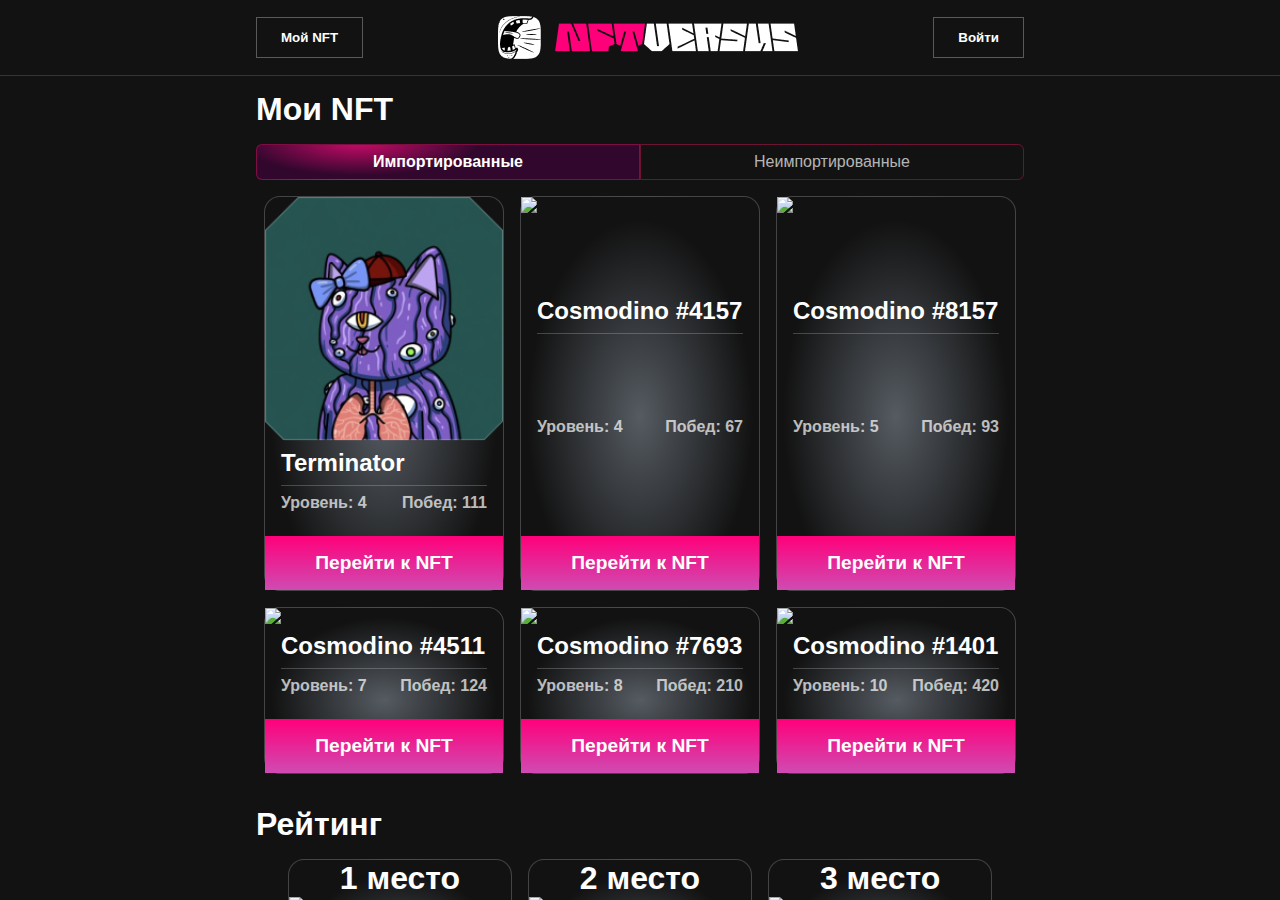
==== commit 4f7d724e: "Modals and upgrades." ====
--- a/frontend/index.html
+++ b/frontend/index.html
@@ -14,165 +14,161 @@
 <body>
     <section class="layout">
         <header class="header">
-            <button id="show-my-nfts-btn" class="button primary">
-                Мой NFT
-            </button>
-
-            <div id="logo" class="logo">
-                <img src="logo.png" alt="logo image" />
+            <div class="header-content">
+                <button id="show-my-nfts-btn" class="button primary">
+                    Мой NFT
+                </button>
+
+                <div id="logo" class="logo">
+                    <img src="logo.png" alt="logo image" />
+                </div>
+
+                <button id="signIn" class="button primary">
+                    Войти
+                </button>
             </div>
-
-            <button id="signIn" class="button primary">
-                Войти
-            </button>
         </header>
 
         <main class="main">
-
-        <!-- MAIN PAGE -->
-        <section id="main-page" class="main-page" >
-            <div>
-                <h1 class="title">Мои NFT</h1>
-                <div class="nft-imported-selection">
-                    <div class="radio-button">
-                        <input id="imported-option" type="radio" name="radio" value="imported" checked>
-                        <label for="imported-option">Импортированные</label>
-                    </div>
-
-                    <div class="radio-button">
-                        <input id="not-imported-option" type="radio" name="radio" value="not-imported">
-                        <label for="not-imported-option">Неимпортированные</label>
-                    </div>
-                </div>
-                <div id="my-nft-list" class="my-nft-list">
-                </div>
-                <div id="not-imported-nft-list" class="my-nft-list" style="display: none;">
-                </div>
+            <div class="main-content">
+                <!-- MAIN PAGE -->
+                <section id="main-page" class="main-page">
+                    <div>
+                        <h1 class="title">Мои NFT</h1>
+                        <div class="nft-imported-selection">
+                            <div class="radio-button">
+                                <input id="imported-option" type="radio" name="radio" value="imported" checked>
+                                <label for="imported-option">Импортированные</label>
+                            </div>
+
+                            <div class="radio-button">
+                                <input id="not-imported-option" type="radio" name="radio" value="not-imported">
+                                <label for="not-imported-option">Неимпортированные</label>
+                            </div>
+                        </div>
+                        <div id="my-nft-list" class="my-nft-list">
+                        </div>
+                        <div id="not-imported-nft-list" class="my-nft-list" style="display: none;">
+                        </div>
+                    </div>
+                    <div>
+                        <h1 class="title">Рейтинг</h1>
+                        <div id="rating-list" class="rating-list">
+                        </div>
+                    </div>
+                </section>
+
+                <!-- NFT PAGE -->
+                <section id="game-page" class="nft" style="display: none">
+                    <div class="nft-title">
+                        <h1><span id="nftName">Terminator</span></h1>
+                        <button id="changeNft" class="button secondary">Выбрать другой</button>
+                    </div>
+                    <div class="nft-content">
+
+                        <div class="nft-info">
+                            <img id="myNftAvatar" src="nft-avatar.png" alt="nft image" />
+                            <h3>Уровень: <span id="lvl">1</span></h3>
+
+                            <div class="nft-stats">
+                                <h4>
+                                    <img src="stats.svg"> Характеристики NFT
+                                </h4>
+                                <ul>
+                                    <li>Рейтинг: <span id="rating">5</span></li>
+                                    <li>Побед: <span id="victories">10</span></li>
+                                    <li>Поражений: <span id="defeats">4</span></li>
+                                </ul>
+                                <ul>
+                                    <li>
+                                        Известность: <span id="exp">900/3000</span>
+                                    </li>
+                                    <progress class="progress" id="exp-progress" max="3000" value="900"></progress>
+                                    <li>
+                                        Самоуверенность: <span id="confidence">160/200</span>
+                                    </li>
+                                    <progress class="progress" id="confidence-progress" max="200" value="160"></progress>
+                                </ul>
+                                <h4>
+                                    <img src="attack.svg"> Атака
+                                </h4>
+                                <ul>
+                                    <li>Критика: <span id="critic">4</span><button id="upgradeCritic" class="upgrade-button hidden"><img src="plus.svg"></button></li>
+                                    <li>Оскорбление: <span id="insult">6</span><button id="upgradeInsult" class="upgrade-button hidden"><img src="plus.svg"></button></li>
+                                    <li>Насмешка: <span id="mockery">2</span><button id="upgradeMockery" class="upgrade-button hidden"><img src="plus.svg"></button></li>
+                                    <li>Провокация: <span id="taunt">4</span><button id="upgradeTaunt" class="upgrade-button hidden"><img src="plus.svg"></button></li>
+                                </ul>
+                                <h4>
+                                    <img src="defense.svg"> Защита
+                                </h4>
+                                <ul>
+                                    <li>Находчивость: <span id="wit">7</span><button id="upgradeWit" class="upgrade-button hidden"><img src="plus.svg"></button></li>
+                                    <li>Самоирония: <span id="selfIrony">2</span><button id="upgradeSelfIrony" class="upgrade-button hidden"><img src="plus.svg"></button></li>
+                                    <li>Стрессоустойчивость: <span id="stressResistance">2</span><button id="upgradeStressResistance" class="upgrade-button hidden"><img src="plus.svg"></button></li>
+                                </ul>
+                                <h4 id="availableSkillPoints">Нет нераспределенных очков навыков</h4>
+                            </div>
+                        </div>
+                        <div class="nft-actions">
+                            <div class="nft-controls">
+                                <!-- <div class="nft-controls__challenge-selection"> -->
+                                <!-- <div class="radio-button">
+                                        <input id="train-option" type="radio" name="radio" value="train" checked>
+                                        <label for="train-option">Тренировка</label>
+                                    </div> -->
+
+                                <!-- <div class="radio-button">
+                                        <input id="fight-option" type="radio" name="radio" value="fight">
+                                        <label for="fight-option">Дуэль</label>
+                                    </div> -->
+                                <!-- </div> -->
+
+                                <!-- <div class="nft-controls__train-selection">
+                                    <h2>Выберите направления</h2>
+                                    <div class="train">
+                                        <button ><img src="social.svg" /></button>
+                                        <button ><img src="market.svg" /></button>
+                                        <button ><img src="gaming.svg" /></button>
+                                        <button ><img src="news.svg" /></button>
+                                        <button ><img src="politics.svg" /></button>
+                                    </div>
+                                    <h5 class="nft-controls__train-hint">Направления тренировки чередуются в выбранной последовательности</h5>
+                
+                                    <button id="send-to-train-btn" class="button sent-to-train">
+                                        Отправить на тренировку
+                                    </button>
+                                    <div class="trapeze"></div>
+                                </div> -->
+
+
+                                <div class="nft-controls__attacks-selection">
+                                    <h2>Выберите атаки</h2>
+                                    <div id="attacks" class="attacks">
+                                        <button onclick="showAttackSelectionModalFor(1, 'critic')"><img id="1-attack-image" src="critic.svg" /></button>
+                                        <button onclick="showAttackSelectionModalFor(2, 'insult')"><img id="2-attack-image" src="insult.svg" /></button>
+                                        <button onclick="showAttackSelectionModalFor(3, 'critic')"><img id="3-attack-image" src="critic.svg" /></button>
+                                        <button onclick="showAttackSelectionModalFor(4, 'mockery')"><img id="4-attack-image" src="mockery.svg" /></button>
+                                        <button onclick="showAttackSelectionModalFor(5, 'taunt')"><img id="5-attack-image" src="taunt.svg" /></button>
+                                    </div>
+                                    <h5 class="nft-controls__attacks-hint">Атакующие раунды чередуются в выбранной последовательности</h5>
+
+                                    <button id="send-to-fight-btn" class="button sent-to-fight">
+                                        Отправить на дуэль
+                                    </button>
+                                    <div class="trapeze"></div>
+                                </div>
+
+                                <div class="nft-logs">
+                                    <h3>События</h3>
+                                    <ul id="logs-messages" class="messages">
+                                    </ul>
+                                </div>
+                            </div>
+
+                        </div>
+                    </div>
+                </section>
             </div>
-            <div>
-                <h1 class="title">Рейтинг</h1>
-                <div id="rating-list" class="rating-list">
-                </div>
-            </div>
-        </section>
-
-
-
-        <!-- NFT PAGE -->
-        <section id="game-page" class="nft" style="display: none">
-            <div class="nft-title">
-                <h1><span id="nftName">Terminator</span></h1>
-                <!-- <button id="changeNft" class="button secondary">Выбрать другой</button> -->
-            </div>
-            <div class="nft-content">
-
-                <div class="nft-info">
-                    <img id="myNftAvatar" src="nft-avatar.png" alt="nft image" />
-                    <h3>Уровень: <span id="lvl">1</span></h3>
-
-                    <div class="nft-stats">
-                        <h4>
-                            <img src="stats.svg">
-                            Характеристики NFT
-                        </h4>
-                        <ul>
-                            <li>Рейтинг: <span id="rating">5</span></li>
-                            <li>Побед: <span id="victories">10</span></li>
-                            <li>Поражений: <span id="defeats">4</span></li>
-                        </ul>
-                        <ul>
-                            <li>
-                                Известность: <span id="exp">900/3000</span>
-                                <progress class="progress" id="exp-progress" max="3000" value="900"></progress>
-                            </li>
-                            <li>
-                                Самоуверенность: <span id="confidence">160/200</span>
-                                <progress class="progress" id="confidence-progress" max="200" value="160"></progress>
-                            </li>
-                        </ul>
-                        <h4>
-                            <img src="attack.svg">
-                            Атака
-                        </h4>
-                        <ul>
-                            <li>Критика: <span id="critic">4</span></li>
-                            <li>Оскорбление: <span id="insult">6</span></li>
-                            <li>Насмешка: <span id="mockery">2</span></li>
-                            <li>Провокация: <span id="taunt">4</span></li>
-                        </ul>
-                        <h4>
-                            <img src="defense.svg">
-                            Защита
-                        </h4>
-                        <ul>
-                            <li>Находчивость: <span id="wit">7</span></li>
-                            <li>Самоирония: <span id="selfIrony">2</span></li>
-                            <li>Стрессоустойчивость: <span id="stressResistance">2</span></li>
-                        </ul>
-                        <h4 id="availableSkillPoints">Нет нераспределенных очков навыков</h4>
-                    </div>
-                </div>
-                <div class="nft-actions">
-                    <div class="nft-controls">
-                        <div class="nft-controls__challenge-selection">
-                            <div class="radio-button">
-                                <input id="train-option" type="radio" name="radio" value="train" checked>
-                                <label for="train-option">Тренировка</label>
-                            </div>
-
-                            <div class="radio-button">
-                                <input id="fight-option" type="radio" name="radio" value="fight">
-                                <label for="fight-option">Дуэль</label>
-                            </div>
-                        </div>
-
-                        <!-- new -->
-                        <div class="nft-controls__train-selection">
-                            <h2>Выберите направления</h2>
-                            <div class="train">
-                                <button><img src="social.svg" /></button>
-                                <button><img src="market.svg" /></button>
-                                <button><img src="gaming.svg" /></button>
-                                <button><img src="news.svg" /></button>
-                                <button><img src="politics.svg" /></button>
-                            </div>
-                            <h5 class="nft-controls__train-hint">Направления тренировки чередуются в выбранной последовательности</h5>
-        
-                            <button id="send-to-train-btn" class="button sent-to-train">
-                                Отправить на тренировку
-                            </button>
-                            <div class="trapeze"></div>
-                        </div>
-                        <!--  -->
-
-
-                        <div class="nft-controls__attacks-selection hidden">
-                            <h2>Выберите атаки</h2>
-                            <div class="attacks">
-                                <button><img src="critic.svg" /></button>
-                                <button><img src="insult.svg" /></button>
-                                <button><img src="critic.svg" /></button>
-                                <button><img src="mockery.svg" /></button>
-                                <button><img src="taunt.svg" /></button>
-                            </div>
-                            <h5 class="nft-controls__attacks-hint">Атакующие раунды чередуются в выбранной последовательности</h5>
-        
-                            <button id="send-to-fight-btn" class="button sent-to-fight">
-                                Отправить на дуэль
-                            </button>
-                            <div class="trapeze"></div>
-                        </div>
-
-                        <div class="nft-logs">
-                            <h3>События</h3>
-                            <ul id="logs-messages" class="messages">
-                            </ul>
-                        </div>
-                    </div>
-
-                </div>
-            </div>
-        </section>
         </main>
 
         <footer class="footer">
@@ -183,7 +179,52 @@
                 Закрыть
             </button>
         </footer>
+
+        <div id="modal-holder" class="modal-holder" style="display: none">
+            <div class="modal-mask"></div>
+            <div class="modal-wrap">
+                <div class="modal">
+                    <header class="modal-header">
+                        <h4>Способы атаки</h4>
+                        <button onclick="closeAttackSelectionModal()" class="modal-close-button">
+                            <svg width="18" height="17" viewBox="0 0 18 17" fill="none" xmlns="http://www.w3.org/2000/svg">
+                                <path d="M1.5 0.75L17 16.25" stroke="white" stroke-width="2"/>
+                                <path d="M1.5 16.25L17 0.75" stroke="white" stroke-width="2"/>
+                            </svg>
+                        </button>
+                    </header>
+                    <div class="modal-content">
+                        <ul>
+                            <li onclick="selectAttackType('critic')">
+                                <button>
+                                    <img src="critic.svg">
+                                </button>
+                                <span><b>Критика</b> - стандартная атака со средним уроном</span>
+                            </li>
+                            <li onclick="selectAttackType('insult')">
+                                <button>
+                                    <img src="insult.svg">
+                                </button>
+                                <span><b>Оскорбление</b> - высокий урон с низким шансом на успех</span>
+                            </li>
+                            <li onclick="selectAttackType('mockery')">
+                                <button>
+                                    <img src="mockery.svg">
+                                </button>
+                                <span><b>Насмешка</b> - низкий урон, но не восприимчива к защитному навыку Стрессоустойчивость</span>
+                            </li>
+                            <li onclick="selectAttackType('taunt')" c>
+                                <button>
+                                    <img src="taunt.svg">
+                                </button>
+                                <span><b>Провокация</b> - низкий урон, но не восприимчива к защитному навыку Самоирония</span>
+                            </li>
+                        </ul>
+                    </div>
+                </div>
+            </div>
+        </div>
     </section>
 </body>
 
-</html>
+</html>--- a/frontend/index.css
+++ b/frontend/index.css
@@ -116,8 +116,7 @@
 .header {
     display: flex;
     align-items: center;
-    justify-content: space-between;
-    padding: 1rem;
+    justify-content: center;
     position: sticky;
     z-index: 300;
     width: 100%;
@@ -126,6 +125,15 @@
     box-shadow: 0px 1px 0px rgba(255, 255, 255, 0.15);
 }
 
+.header-content {
+    display: flex;
+    align-items: center;
+    justify-content: space-between;
+    max-width: 800px;
+    padding: 1rem;
+    width: 100%;
+}
+
 .logo {
     flex-shrink: 1;
     display: flex;
@@ -139,7 +147,14 @@
 .main {
     height: 100%;
     overflow: auto;
-    padding: 1rem;
+    width: 100%;
+    display: flex;
+    justify-content: center;
+}
+
+.main-content {
+    max-width: 800px;
+    /* padding: 1rem; */
     width: 100%;
 }
 
@@ -154,10 +169,13 @@
 }
 
 .main-page {
-    height: 100%;
-}
+    height: auto;
+    padding: 1rem;
+}
+
 
 /* NEW */
+
 .nft-imported-selection {
     display: flex;
     width: auto;
@@ -165,7 +183,7 @@
 }
 
 .title {
-    margin-bottom: 2rem;
+    margin-bottom: 1rem;
     font-size: 2rem;
 }
 
@@ -174,23 +192,27 @@
     display: flex;
     flex-wrap: wrap;
     justify-content: center;
-    gap: 2rem;
+    gap: 1rem;
 }
 
 .my-nft {
     border-radius: 1rem;
     display: flex;
     flex-direction: column;
-    border: 1px solid rgba(255, 255, 255, 0.21);;
+    border: 1px solid rgba(255, 255, 255, 0.21);
+    ;
     background: radial-gradient(47.31% 50.17% at 50% 55.87%, #555B62 0%, #121212 100%);
+    max-width: 15rem;
+    min-width: 15rem;
+    justify-content: space-between;
 }
 
 .my-nft img {
-    width: 20rem;
-    max-width: 20rem;
-}
-
-.my-nft-name, .my-nft-stats {
+    width: auto;
+}
+
+.my-nft-name,
+.my-nft-stats {
     margin: 0 1rem;
     padding: 0.5rem 0;
 }
@@ -200,7 +222,8 @@
 }
 
 .my-nft-name {
-    border-bottom: 1px solid rgba(255, 255, 255, 0.21);;
+    border-bottom: 1px solid rgba(255, 255, 255, 0.21);
+    ;
 }
 
 .my-nft-stats {
@@ -210,20 +233,21 @@
 }
 
 .rating-list {
-    margin-bottom: 2rem;
     display: flex;
     flex-wrap: wrap;
     justify-content: center;
-    gap: 2rem;
+    gap: 1rem;
     /* flex-wrap: wrap; */
 }
 
 .rating-nft {
     display: flex;
     flex-direction: column;
-    border: 1px solid rgba(255, 255, 255, 0.21);;
+    border: 1px solid rgba(255, 255, 255, 0.21);
+    ;
     border-radius: 1rem;
     background: radial-gradient(47.31% 50.17% at 50% 55.87%, #555B62 0%, #121212 100%);
+    max-width: 15rem;
 }
 
 .rating-nft img {
@@ -240,7 +264,8 @@
     width: auto;
 }
 
-.rating-nft-name, .rating-nft-stats {
+.rating-nft-name,
+.rating-nft-stats {
     margin: 0 1rem;
     padding: 0.5rem 0;
 }
@@ -250,7 +275,8 @@
 }
 
 .rating-nft-name {
-    border-bottom: 1px solid rgba(255, 255, 255, 0.21);;
+    border-bottom: 1px solid rgba(255, 255, 255, 0.21);
+    ;
 }
 
 .rating-nft-stats {
@@ -268,23 +294,18 @@
 }
 
 
-
 /* FOR NFT PAGE */
+
 .nft {
     display: flex;
     flex-direction: column;
-    /* grid-template-areas:
-        "nft-title"
-        "nft-info"
-        "nft-actions";
-    grid-template-rows: auto;
-    grid-template-columns: 1fr;
-    grid-gap: 1rem; */
-    height: 100%; 
-    /* overflow: hidden; */
+    height: auto;
+    padding: 1rem;
+    overflow: auto;
 }
 
 .nft-title {
+    margin-bottom: 1rem;
     grid-area: nft-title;
     display: flex;
     align-items: center;
@@ -298,7 +319,7 @@
 
 .nft-content {
     width: 100%;
-    height: auto;
+    height: 100%;
     display: flex;
     flex-direction: column;
     overflow: auto;
@@ -310,7 +331,7 @@
     flex-direction: column;
     border: var(--border-primary);
     font-size: 14px;
-    /* margin-right: 1rem; */
+    margin-bottom: 1rem;
 }
 
 .nft-info h3 {
@@ -320,7 +341,6 @@
 .nft-info img {
     /* width: 20rem; */
 }
-
 
 .nft-stats {
     padding: 0 1rem;
@@ -335,7 +355,6 @@
 
 .nft-stats h4 img {
     margin-right: 1rem;
-
 }
 
 .nft-stats ul {
@@ -345,11 +364,22 @@
 .nft-stats li {
     display: flex;
     flex-direction: row;
-    flex-wrap: wrap;
+    /* flex-wrap: wrap; */
 }
 
 .nft-stats span {
-    margin-left: 0.5rem;
+    margin: 0 0.5rem;
+}
+
+.upgrade-button {
+    width: auto;
+    height: auto;
+    display: flex;
+    align-items: center;
+    justify-content: center;
+    background: transparent;
+    border: 0;
+    padding: 0;
 }
 
 .progress {
@@ -376,10 +406,10 @@
     border-radius: 6px;
 }
 
-
 .nft-actions {
     grid-area: nft-actions;
     width: 100%;
+    /* margin-bottom: 1rem; */
 }
 
 .nft-controls {
@@ -429,15 +459,9 @@
     border: var(--border-primary);
 }
 
-.nft-controls__challenge-selection .radio-button:first-child label {
-    border-radius: 6px 0 0 0px;
-}
-
-.nft-controls__challenge-selection .radio-button:last-child label {
-    border-radius: 0 6px 0px 0;
-}
 
 /* Checked */
+
 .nft-controls__challenge-selection .radio-button:first-child input[type=radio]:checked+label {
     background: linear-gradient(0deg, rgba(0, 0, 0, 0.2), rgba(0, 0, 0, 0.2)), radial-gradient(31.01% 98.96% at 26.97% -9.37%, #FF0D84 0%, #3E0939 100%);
     font-weight: bold;
@@ -450,7 +474,9 @@
     color: white;
 }
 
+
 /* new */
+
 .nft-imported-selection .radio-button:first-child label {
     border-radius: 6px 0 0 6px;
 }
@@ -471,7 +497,8 @@
     color: white;
 }
 
-.nft-controls__attacks-selection, .nft-controls__train-selection {
+.nft-controls__attacks-selection,
+.nft-controls__train-selection {
     position: relative;
     padding: 1rem;
     width: 100%;
@@ -479,24 +506,25 @@
     flex-direction: column;
     align-items: center;
     border: var(--border-primary);
-
     background: radial-gradient(50% 50% at 50% 50%, rgba(255, 0, 224, 0.4) 0%, rgba(0, 0, 0, 0) 100%), #2F0D2B;
 }
 
-.nft-controls__attacks-selection h2, .nft-controls__train-selection h2 {
+.nft-controls__attacks-selection h2,
+.nft-controls__train-selection h2 {
     font-weight: 400;
     margin-bottom: 0.5rem;
 }
 
-.attacks, .train {
+.attacks,
+.train {
     width: 100%;
     margin-bottom: 0.5rem;
-
     display: flex;
     justify-content: space-around;
 }
 
-.attacks button, .train button  {
+.attacks button,
+.train button {
     border: 0px;
     background-color: transparent;
     color: var(--text-primary);
@@ -504,7 +532,8 @@
     display: flex;
 }
 
-.nft-controls__attacks-hint, .nft-controls__train-hint {
+.nft-controls__attacks-hint,
+.nft-controls__train-hint {
     font-weight: normal;
     text-align: center;
     font-size: 11px;
@@ -512,15 +541,15 @@
     margin-bottom: 1rem;
 }
 
-.sent-to-fight, .sent-to-train {
-    background: linear-gradient(0deg, rgba(0, 0, 0, 0.2), rgba(0, 0, 0, 0.2)),
-        radial-gradient(56.66% 1222.25% at 6.51% 9.88%, #BF1569 0%, #3E0939 100%);
-
+.sent-to-fight,
+.sent-to-train {
+    background: linear-gradient(0deg, rgba(0, 0, 0, 0.2), rgba(0, 0, 0, 0.2)), radial-gradient(56.66% 1222.25% at 6.51% 9.88%, #BF1569 0%, #3E0939 100%);
     border: 2px solid linear-gradient(180deg, #FF007A 0%, #C11E94 100%);
-
-}
-
-.sent-to-fight.disabled, .sent-to-train.disabled, .nft-controls__challenge-selection.disabled {
+}
+
+.sent-to-fight.disabled,
+.sent-to-train.disabled,
+.nft-controls__challenge-selection.disabled {
     background: #4A4A4A;
 }
 
@@ -543,13 +572,15 @@
 
 .nft-logs h3 {
     padding: 1rem;
+    border-bottom: var(--border-primary);
 }
 
 .messages {
     height: 100%;
     overflow: auto;
-    padding: 0 1rem;
-    min-height: 5rem;
+    padding: 1rem;
+    min-height: 20rem;
+    max-height: 20rem;
 }
 
 .messages li {
@@ -600,24 +631,107 @@
     align-self: end;
 }
 
+.modal-holder {
+    position: absolute;
+    top: 0;
+    left: 0;
+    width: 100%;
+    height: 100%;
+}
+
+.modal-mask {
+    background: #121212;
+    opacity: 0.6;
+    height: 100%;
+    width: 100%;
+    position: fixed;
+    z-index: 1000;
+}
+
+.modal-wrap {
+    position: fixed;
+    width: 90%;
+    margin: 0 auto;
+    z-index: 1000;
+    inset: 0;
+}
+
+.modal {
+    top: 100px;
+    position: relative;
+    background: #2F0D2B;
+    border: var(--border-primary);
+}
+
+.modal-header {
+    padding: 1rem;
+    border-bottom: var(--border-primary);
+    display: flex;
+    align-items: center;
+    justify-content: space-between;
+}
+
+.modal-content button,
+.modal-close-button {
+    border: 0px;
+    background-color: transparent;
+    padding: 0;
+    display: flex;
+    align-items: center;
+    justify-content: center;
+}
+
+.modal-content button {
+    margin-right: 1rem;
+}
+
+.modal-close-button:hover {
+    cursor: pointer;
+}
+
+.modal-content {
+    padding: 1rem;
+}
+
+.modal-content li {
+    display: flex;
+    align-items: center;
+    margin-bottom: 1rem;
+}
+
+.modal-content li:last-child {
+    margin-bottom: 0rem;
+}
+
+.footer {
+    display: none;
+}
+
 
 /*Tablet and desktop styles*/
 
 @media (min-width: 768px) {
-
     .button {
         padding: 0.75rem 1.5rem;
     }
-
+    .nft {
+        height: 100%;
+    }
+    .messages {
+        max-height: unset;
+    }
     .nft-info {
         margin-right: 1rem;
+        margin-bottom: 0;
     }
-
     .nft-content {
         flex-direction: row;
     }
-
     .nft-avatar {
         justify-content: flex-start;
     }
-}
+
+    .modal-wrap {
+        width: 600px;
+    }
+}
